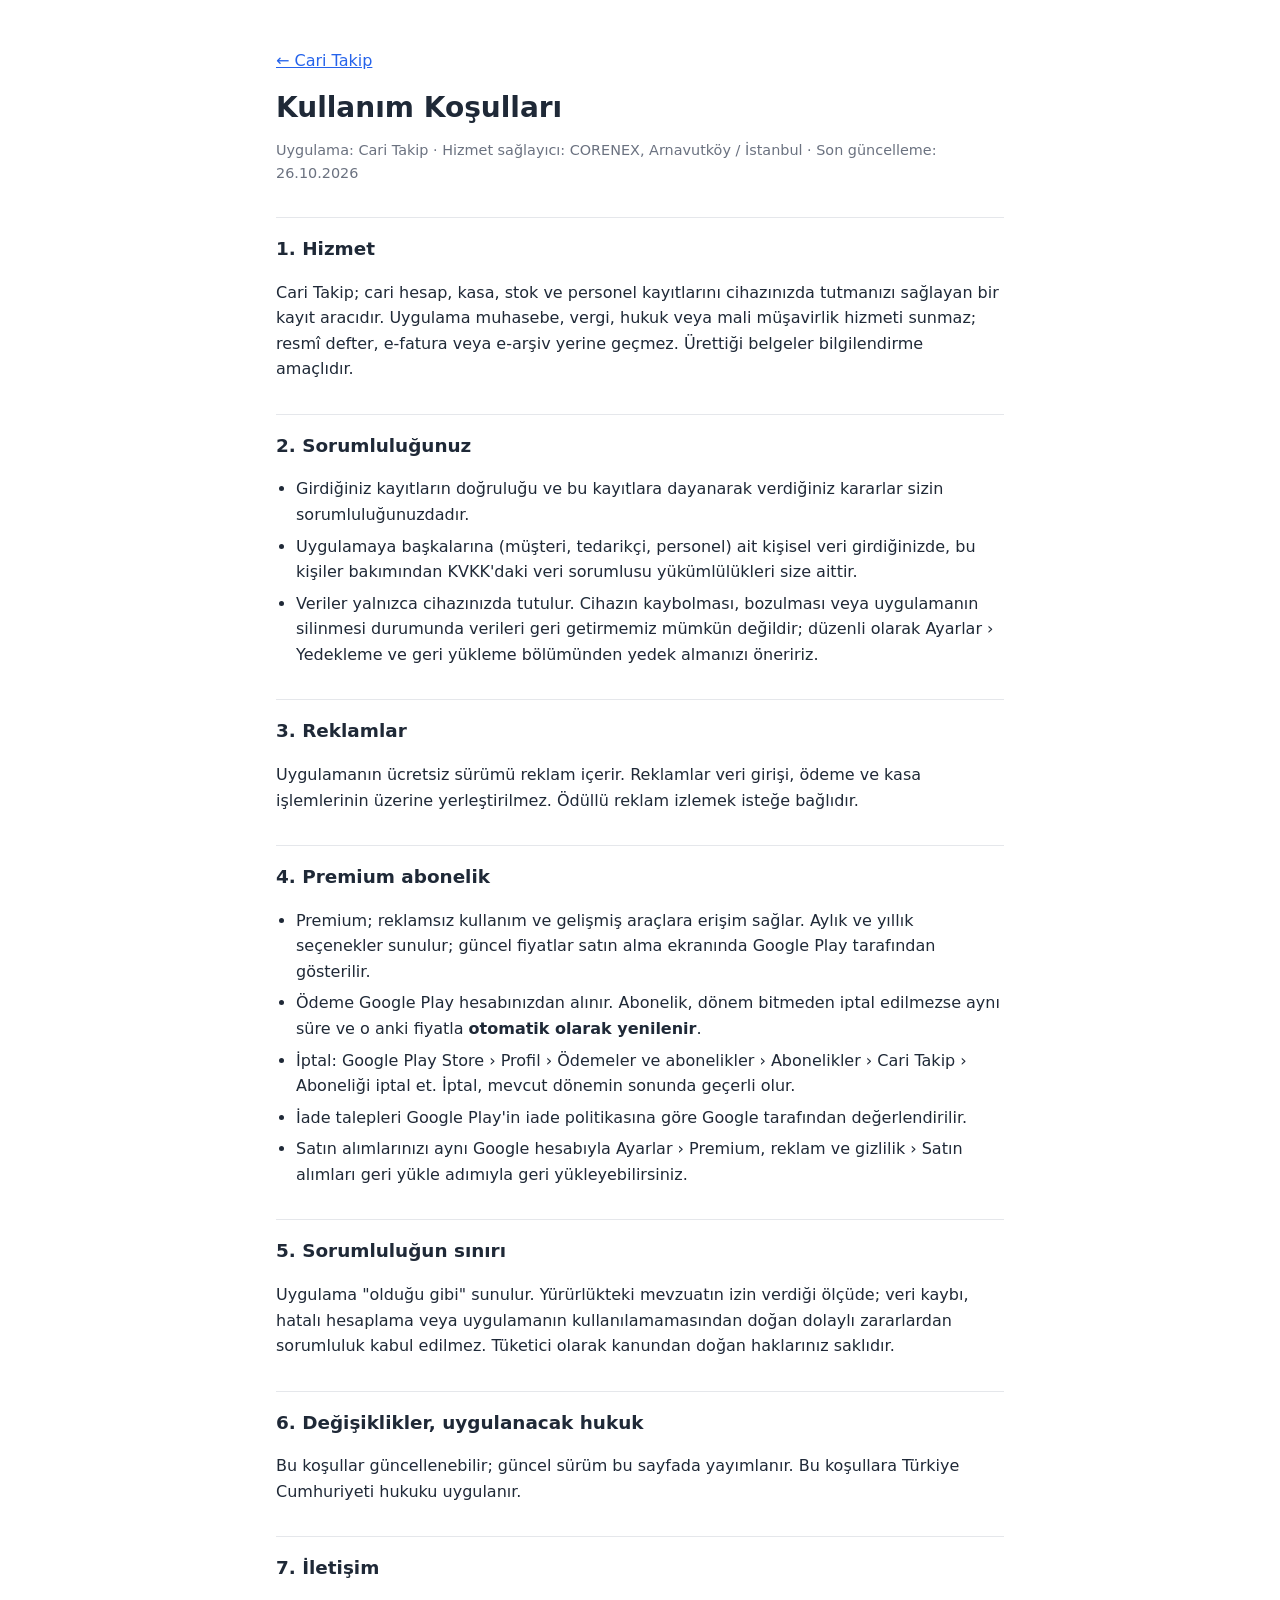
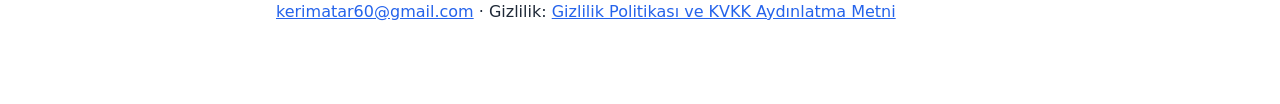
==== kosullar.html @ c0e74bb6 "Add files via upload" ====
<!doctype html>
<html lang="tr">
<head>
<meta charset="utf-8">
<meta name="viewport" content="width=device-width, initial-scale=1">
<title>Kullanım Koşulları — Cari Takip</title>
<link rel="stylesheet" href="stil.css">
</head>
<body>
<main>
<p><a href="./">← Cari Takip</a></p>
<h1>Kullanım Koşulları</h1>
<p class="kucuk">Uygulama: Cari Takip · Hizmet sağlayıcı: CORENEX, Arnavutköy / İstanbul · Son güncelleme: 26.10.2026</p>

<h2>1. Hizmet</h2>
<p>Cari Takip; cari hesap, kasa, stok ve personel kayıtlarını cihazınızda tutmanızı sağlayan bir kayıt aracıdır. Uygulama muhasebe, vergi, hukuk veya mali müşavirlik hizmeti sunmaz; resmî defter, e-fatura veya e-arşiv yerine geçmez. Ürettiği belgeler bilgilendirme amaçlıdır.</p>

<h2>2. Sorumluluğunuz</h2>
<ul>
<li>Girdiğiniz kayıtların doğruluğu ve bu kayıtlara dayanarak verdiğiniz kararlar sizin sorumluluğunuzdadır.</li>
<li>Uygulamaya başkalarına (müşteri, tedarikçi, personel) ait kişisel veri girdiğinizde, bu kişiler bakımından KVKK'daki veri sorumlusu yükümlülükleri size aittir.</li>
<li>Veriler yalnızca cihazınızda tutulur. Cihazın kaybolması, bozulması veya uygulamanın silinmesi durumunda verileri geri getirmemiz mümkün değildir; düzenli olarak Ayarlar › Yedekleme ve geri yükleme bölümünden yedek almanızı öneririz.</li>
</ul>

<h2>3. Reklamlar</h2>
<p>Uygulamanın ücretsiz sürümü reklam içerir. Reklamlar veri girişi, ödeme ve kasa işlemlerinin üzerine yerleştirilmez. Ödüllü reklam izlemek isteğe bağlıdır.</p>

<h2>4. Premium abonelik</h2>
<ul>
<li>Premium; reklamsız kullanım ve gelişmiş araçlara erişim sağlar. Aylık ve yıllık seçenekler sunulur; güncel fiyatlar satın alma ekranında Google Play tarafından gösterilir.</li>
<li>Ödeme Google Play hesabınızdan alınır. Abonelik, dönem bitmeden iptal edilmezse aynı süre ve o anki fiyatla <strong>otomatik olarak yenilenir</strong>.</li>
<li>İptal: Google Play Store › Profil › Ödemeler ve abonelikler › Abonelikler › Cari Takip › Aboneliği iptal et. İptal, mevcut dönemin sonunda geçerli olur.</li>
<li>İade talepleri Google Play'in iade politikasına göre Google tarafından değerlendirilir.</li>
<li>Satın alımlarınızı aynı Google hesabıyla Ayarlar › Premium, reklam ve gizlilik › Satın alımları geri yükle adımıyla geri yükleyebilirsiniz.</li>
</ul>

<h2>5. Sorumluluğun sınırı</h2>
<p>Uygulama "olduğu gibi" sunulur. Yürürlükteki mevzuatın izin verdiği ölçüde; veri kaybı, hatalı hesaplama veya uygulamanın kullanılamamasından doğan dolaylı zararlardan sorumluluk kabul edilmez. Tüketici olarak kanundan doğan haklarınız saklıdır.</p>

<h2>6. Değişiklikler, uygulanacak hukuk</h2>
<p>Bu koşullar güncellenebilir; güncel sürüm bu sayfada yayımlanır. Bu koşullara Türkiye Cumhuriyeti hukuku uygulanır.</p>

<h2>7. İletişim</h2>
<p><a href="mailto:kerimatar60@gmail.com">kerimatar60@gmail.com</a> · Gizlilik: <a href="gizlilik.html">Gizlilik Politikası ve KVKK Aydınlatma Metni</a></p>
</main>
</body>
</html>
---- stil.css ----
:root { --metin: #1F2937; --ikincil: #6B7280; --vurgu: #2563EB; --zemin: #FFFFFF; --cizgi: #E5E7EB; }
@media (prefers-color-scheme: dark) { :root { --metin: #E5E7EB; --ikincil: #9CA3AF; --vurgu: #60A5FA; --zemin: #111827; --cizgi: #374151; } }
* { box-sizing: border-box; }
body { margin: 0; background: var(--zemin); color: var(--metin); font: 16px/1.6 system-ui, -apple-system, "Segoe UI", Roboto, sans-serif; }
main { max-width: 760px; margin: 0 auto; padding: 32px 16px 64px; }
h1 { font-size: 1.75rem; line-height: 1.25; margin: 8px 0 4px; }
h2 { font-size: 1.15rem; margin: 32px 0 8px; padding-top: 16px; border-top: 1px solid var(--cizgi); }
a { color: var(--vurgu); overflow-wrap: anywhere; }
ul { padding-left: 1.25rem; }
li { margin: 6px 0; }
.kucuk { color: var(--ikincil); font-size: .9rem; }
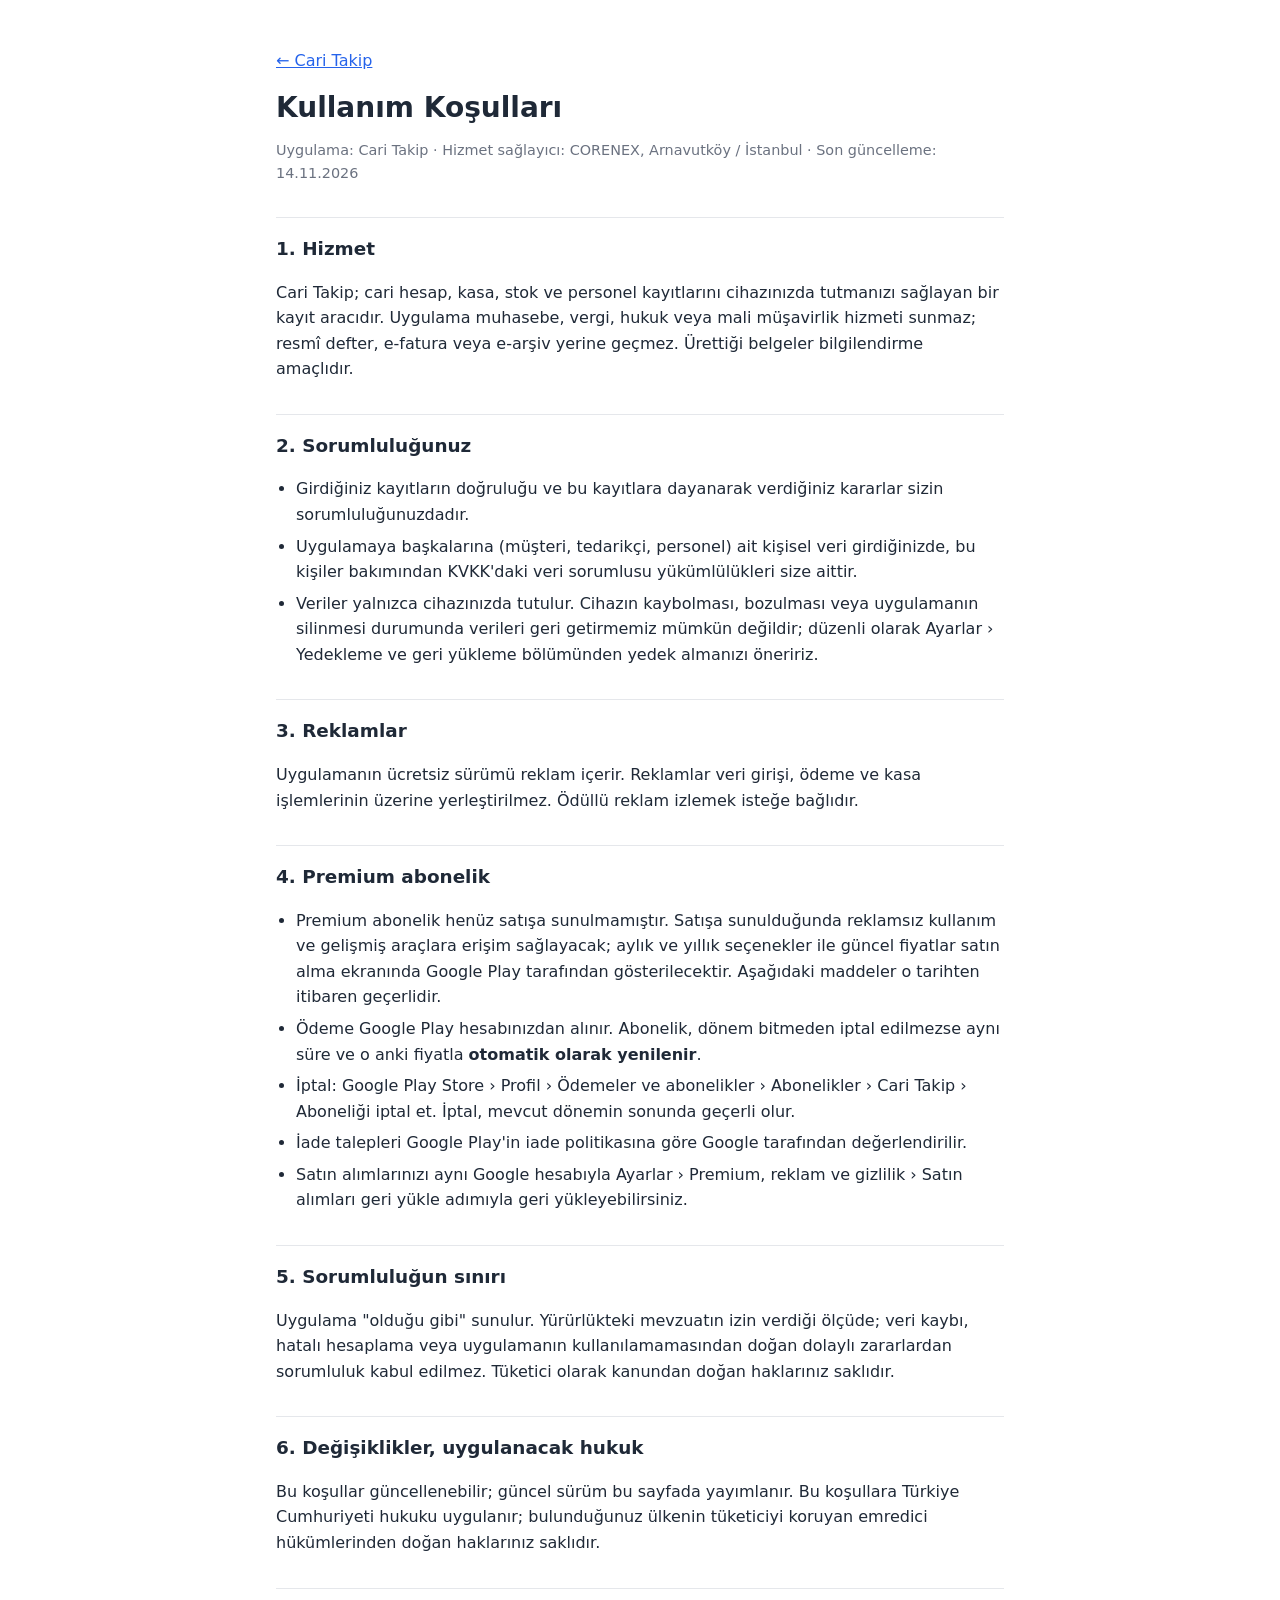
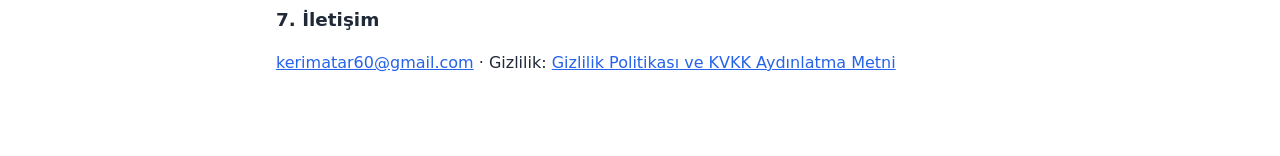
==== commit 44ab7d2e: "Gizlilik: Türkiye dışı kullanıcılar (GDPR/ABD); Koşullar: Premium henüz satışta değil" ====
--- a/kosullar.html
+++ b/kosullar.html
@@ -10,7 +10,7 @@
 <main>
 <p><a href="./">← Cari Takip</a></p>
 <h1>Kullanım Koşulları</h1>
-<p class="kucuk">Uygulama: Cari Takip · Hizmet sağlayıcı: CORENEX, Arnavutköy / İstanbul · Son güncelleme: 26.10.2026</p>
+<p class="kucuk">Uygulama: Cari Takip · Hizmet sağlayıcı: CORENEX, Arnavutköy / İstanbul · Son güncelleme: 14.11.2026</p>
 
 <h2>1. Hizmet</h2>
 <p>Cari Takip; cari hesap, kasa, stok ve personel kayıtlarını cihazınızda tutmanızı sağlayan bir kayıt aracıdır. Uygulama muhasebe, vergi, hukuk veya mali müşavirlik hizmeti sunmaz; resmî defter, e-fatura veya e-arşiv yerine geçmez. Ürettiği belgeler bilgilendirme amaçlıdır.</p>
@@ -27,7 +27,7 @@
 
 <h2>4. Premium abonelik</h2>
 <ul>
-<li>Premium; reklamsız kullanım ve gelişmiş araçlara erişim sağlar. Aylık ve yıllık seçenekler sunulur; güncel fiyatlar satın alma ekranında Google Play tarafından gösterilir.</li>
+<li>Premium abonelik henüz satışa sunulmamıştır. Satışa sunulduğunda reklamsız kullanım ve gelişmiş araçlara erişim sağlayacak; aylık ve yıllık seçenekler ile güncel fiyatlar satın alma ekranında Google Play tarafından gösterilecektir. Aşağıdaki maddeler o tarihten itibaren geçerlidir.</li>
 <li>Ödeme Google Play hesabınızdan alınır. Abonelik, dönem bitmeden iptal edilmezse aynı süre ve o anki fiyatla <strong>otomatik olarak yenilenir</strong>.</li>
 <li>İptal: Google Play Store › Profil › Ödemeler ve abonelikler › Abonelikler › Cari Takip › Aboneliği iptal et. İptal, mevcut dönemin sonunda geçerli olur.</li>
 <li>İade talepleri Google Play'in iade politikasına göre Google tarafından değerlendirilir.</li>
@@ -38,7 +38,7 @@
 <p>Uygulama "olduğu gibi" sunulur. Yürürlükteki mevzuatın izin verdiği ölçüde; veri kaybı, hatalı hesaplama veya uygulamanın kullanılamamasından doğan dolaylı zararlardan sorumluluk kabul edilmez. Tüketici olarak kanundan doğan haklarınız saklıdır.</p>
 
 <h2>6. Değişiklikler, uygulanacak hukuk</h2>
-<p>Bu koşullar güncellenebilir; güncel sürüm bu sayfada yayımlanır. Bu koşullara Türkiye Cumhuriyeti hukuku uygulanır.</p>
+<p>Bu koşullar güncellenebilir; güncel sürüm bu sayfada yayımlanır. Bu koşullara Türkiye Cumhuriyeti hukuku uygulanır; bulunduğunuz ülkenin tüketiciyi koruyan emredici hükümlerinden doğan haklarınız saklıdır.</p>
 
 <h2>7. İletişim</h2>
 <p><a href="mailto:kerimatar60@gmail.com">kerimatar60@gmail.com</a> · Gizlilik: <a href="gizlilik.html">Gizlilik Politikası ve KVKK Aydınlatma Metni</a></p>
